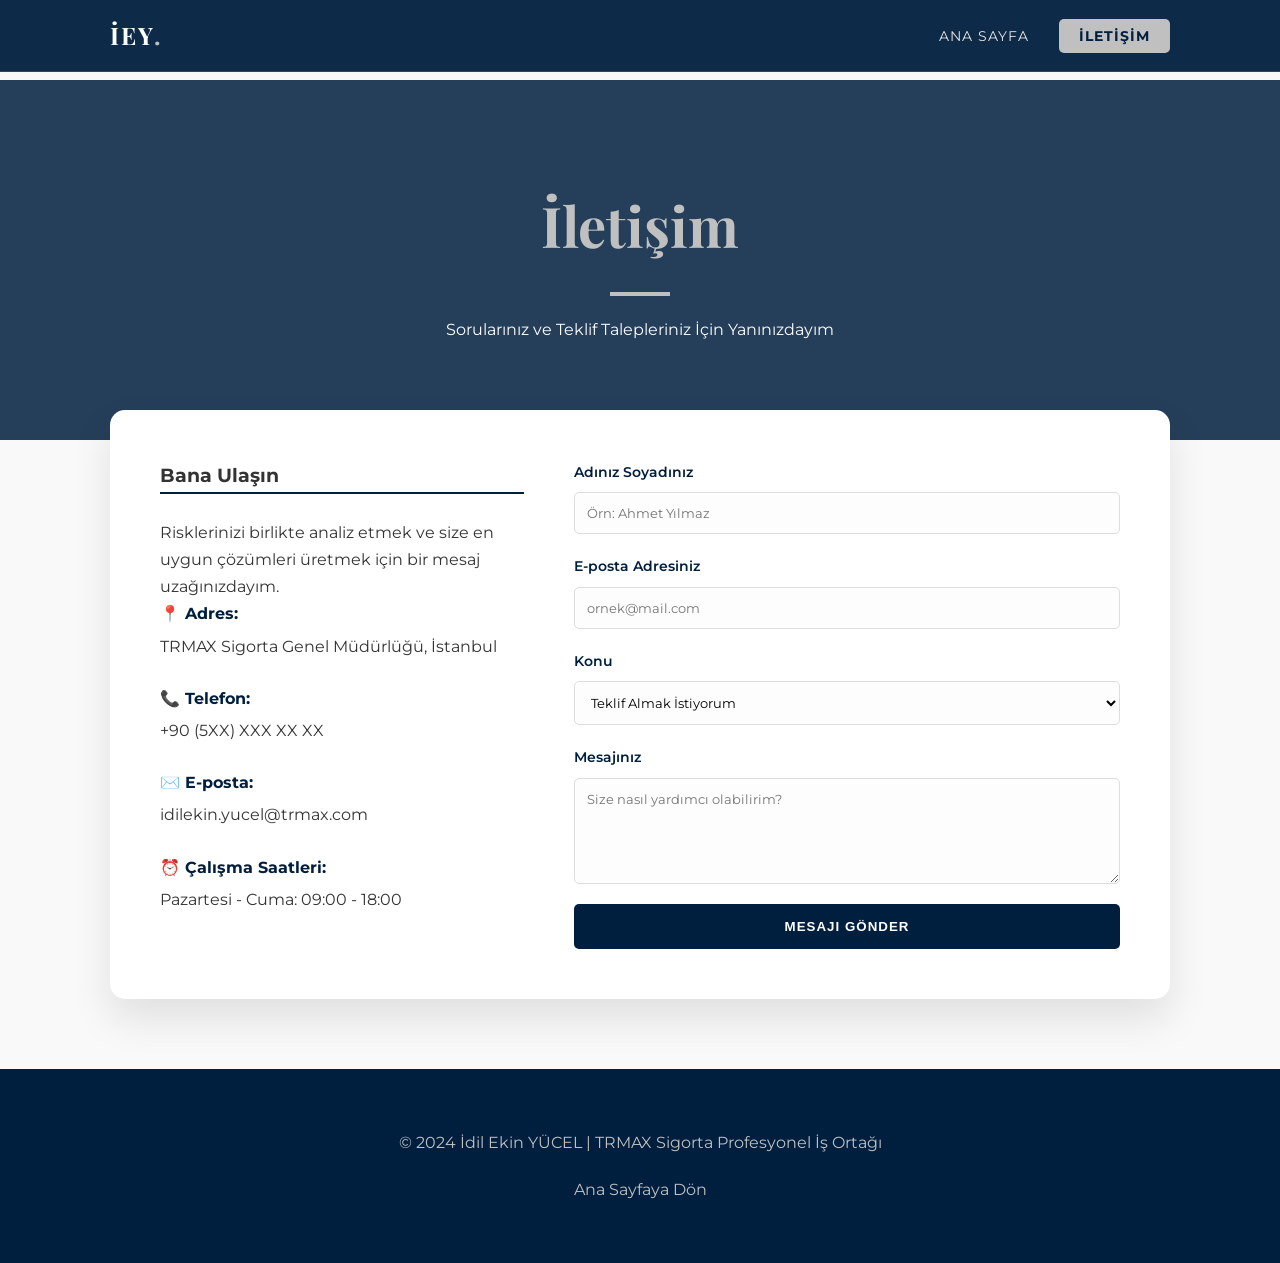
==== iletisim.html @ 64716ee7 "ilk yükleme" ====
<!DOCTYPE html>
<html lang="tr">

<head>
    <meta charset="UTF-8">
    <meta name="viewport" content="width=device-width, initial-scale=1.0">

    <title>İletişim | İdil Ekin Yücel – Sigorta Danışmanı</title>

    <meta name="description"
        content="İdil Ekin Yücel ile sigorta teklifi almak, hasar danışmanlığı ve risk analizi için iletişime geçin.">

    <link rel="stylesheet" href="style.css">
    <link
        href="https://fonts.googleapis.com/css2?family=Montserrat:wght@300;400;700&family=Playfair+Display:wght@700&display=swap"
        rel="stylesheet">
    <meta name="robots" content="index, follow">
    <link rel="canonical" href="https://www.siten.com/">

</head>

<body>
    <nav class="navbar">
        <div class="nav-container">
            <a href="index.html" class="nav-logo">İEY<span>.</span></a>

            <div class="menu-icon" id="menuBtn">
                <div class="bar"></div>
                <div class="bar"></div>
                <div class="bar"></div>
            </div>

            <ul class="nav-links" id="navLinks">
                <li><a href="index.html">Ana Sayfa</a></li>

                <li><a href="iletisim.html" class="nav-btn">İletişim</a></li>
            </ul>
        </div>
    </nav>

    <header class="contact-header">
        <div class="overlay"></div>
        <div class="header-content">
            <h1>İletişim</h1>
            <div class="divider"></div>
            <p>Sorularınız ve Teklif Talepleriniz İçin Yanınızdayım</p>
        </div>
    </header>

    <main>
        <section class="contact-section">
            <div class="contact-container">

                <div class="contact-info">
                    <h3>Bana Ulaşın</h3>
                    <p>Risklerinizi birlikte analiz etmek ve size en uygun çözümleri üretmek için bir mesaj
                        uzağınızdayım.</p>

                    <div class="info-item">
                        <strong>📍 Adres:</strong>
                        <p>TRMAX Sigorta Genel Müdürlüğü, İstanbul</p>
                    </div>

                    <div class="info-item">
                        <strong>📞 Telefon:</strong>
                        <p>+90 (5XX) XXX XX XX</p>
                    </div>

                    <div class="info-item">
                        <strong>✉️ E-posta:</strong>
                        <p>idilekin.yucel@trmax.com</p>
                    </div>

                    <div class="info-item">
                        <strong>⏰ Çalışma Saatleri:</strong>
                        <p>Pazartesi - Cuma: 09:00 - 18:00</p>
                    </div>
                </div>

                <div class="contact-form-container">
                    <form class="contact-form">
                        <div class="form-group">
                            <label>Adınız Soyadınız</label>
                            <input type="text" placeholder="Örn: Ahmet Yılmaz" required>
                        </div>
                        <div class="form-group">
                            <label>E-posta Adresiniz</label>
                            <input type="email" placeholder="ornek@mail.com" required>
                        </div>
                        <div class="form-group">
                            <label>Konu</label>
                            <select>
                                <option>Teklif Almak İstiyorum</option>
                                <option>Hasar Danışmanlığı</option>
                                <option>Poliçe İnceleme</option>
                                <option>Diğer</option>
                            </select>
                        </div>
                        <div class="form-group">
                            <label>Mesajınız</label>
                            <textarea rows="5" placeholder="Size nasıl yardımcı olabilirim?"></textarea>
                        </div>
                        <button type="submit" class="submit-btn">Mesajı Gönder</button>
                    </form>
                </div>

            </div>
        </section>
    </main>

    <footer>
        <div class="mobile-sticky-bar">
            <a href="https://wa.me/905XXXXXXXXX?text=Merhaba%20İdil%20Hanım,%20sigorta%20teklifi%20almak%20istiyorum."
                target="_blank" class="mobile-cta-btn wp-btn">
                <img src="https://cdn-icons-png.flaticon.com/16/733/733585.png" alt="wp"
                    style="width:16px; margin-right:8px;">
                WhatsApp ile Teklif Al
            </a>
        </div>
        <p>&copy; 2024 İdil Ekin YÜCEL | TRMAX Sigorta Profesyonel İş Ortağı</p>
        <div class="contact-links">
            <a href="index.html" style="color: var(--silver); text-decoration: none;">Ana Sayfaya Dön</a>
        </div>
    </footer>
    <script>
        const menuBtn = document.getElementById('menuBtn');
        const navLinks = document.getElementById('navLinks');

        menuBtn.addEventListener('click', () => {
            navLinks.classList.toggle('active');
            menuBtn.classList.toggle('toggle');
        });

        document.querySelectorAll('.nav-links a').forEach(link => {
            link.addEventListener('click', () => {
                navLinks.classList.remove('active');
                menuBtn.classList.remove('toggle');
            });
        });
    </script>

</body>

</html>
---- style.css ----
:root {
    --navy: #001f3f;
    --navy-light: #003366;
    --silver: #C0C0C0;
    --platinum: #E5E4E2;
    --white: #ffffff;
}

* {
    margin: 0;
    padding: 0;
    box-sizing: border-box;
}

body {
    font-family: 'Montserrat', sans-serif;
    background-color: #f9f9f9;
    color: #333;
    line-height: 1.7;
    padding-top: 80px;
}

/* Header & Hero Section */
header {
    height: 60vh;
    background: url('https://images.unsplash.com/photo-1450101499163-c8848c66ca85?auto=format&fit=crop&w=1350&q=80') center/cover no-repeat;
    position: relative;
    display: flex;
    align-items: center;
    justify-content: center;
    color: var(--white);
    text-align: center;
}

.overlay {
    position: absolute;
    top: 0;
    left: 0;
    width: 100%;
    height: 100%;
    background: rgba(0, 31, 63, 0.85);
    /* Koyu mavi filtre */
}

.header-content {
    position: relative;
    z-index: 1;
}

header h1 {
    font-family: 'Playfair Display', serif;
    font-size: 3.5rem;
    margin-bottom: 10px;
    color: var(--silver);
}

.divider {
    width: 60px;
    height: 4px;
    background: var(--silver);
    margin: 20px auto;
}

/* Section Başlıkları */
.section-title {
    text-align: center;
    margin-bottom: 50px;
    position: relative;
}

.section-title h2 {
    font-size: 2rem;
    color: var(--navy);
    z-index: 1;
    position: relative;
}

.section-title span {
    position: absolute;
    top: -20px;
    left: 50%;
    transform: translateX(-50%);
    font-size: 4rem;
    opacity: 0.05;
    font-weight: 800;
    text-transform: uppercase;
}

/* Main Layout */
main {
    max-width: 1100px;
    margin: -50px auto 50px;
    /* Header üzerine hafif taşma */
    padding: 20px;
    position: relative;
}

/* Hakkımda Grid */
.about-section {
    background: var(--white);
    padding: 60px;
    border-radius: 15px;
    box-shadow: 0 20px 40px rgba(0, 0, 0, 0.1);
    margin-bottom: 50px;
}

.about-grid {
    display: grid;
    grid-template-columns: 2fr 1fr;
    gap: 40px;
}

.stat-item {
    border-left: 3px solid var(--navy);
    padding-left: 20px;
    margin-bottom: 20px;
}

.stat-item strong {
    display: block;
    font-size: 2rem;
    color: var(--navy);
}

/* Servis Kartları */
.service-cards {
    display: grid;
    grid-template-columns: repeat(auto-fit, minmax(250px, 1fr));
    gap: 20px;
    margin-top: 30px;
}

.card {
    background: var(--platinum);
    padding: 25px;
    border-radius: 10px;
    border-top: 5px solid var(--navy);
    transition: 0.3s;
}

.card:hover {
    background: var(--silver);
}

/* Blog Alanı */
.blog-grid {
    display: grid;
    grid-template-columns: 1fr 1fr;
    gap: 30px;
}

.blog-card {
    background: var(--white);
    padding: 30px;
    border-radius: 10px;
    box-shadow: 0 5px 15px rgba(0, 0, 0, 0.05);
}

.blog-date {
    font-size: 0.8rem;
    color: gray;
    margin-bottom: 10px;
}

.read-more {
    text-decoration: none;
    color: var(--navy);
    font-weight: bold;
    font-size: 0.9rem;
    display: inline-block;
    margin-top: 15px;
}

/* Footer */
footer {
    background: var(--navy);
    color: var(--silver);
    padding: 60px 20px;
    text-align: center;
}

.contact-links {
    margin-top: 20px;
}

@media (max-width: 768px) {

    .about-grid,
    .blog-grid {
        grid-template-columns: 1fr;
    }

    header h1 {
        font-size: 2.5rem;
    }
}

/* İletişim Sayfası Özel Tasarımı */
.contact-header {
    height: 40vh;
    /* İletişim sayfasında header daha kısa olabilir */
}

.contact-container {
    display: grid;
    grid-template-columns: 1fr 1.5fr;
    gap: 50px;
    background: var(--white);
    padding: 50px;
    border-radius: 15px;
    box-shadow: 0 20px 40px rgba(0, 0, 0, 0.1);
}

.contact-info h3 {
    margin-bottom: 25px;
    border-bottom: 2px solid var(--navy);
}

.info-item {
    margin-bottom: 25px;
}

.info-item strong {
    color: var(--navy);
    display: block;
    margin-bottom: 5px;
}

/* Form Tasarımı */
.contact-form {
    display: flex;
    flex-direction: column;
    gap: 20px;
}

.form-group {
    display: flex;
    flex-direction: column;
    gap: 8px;
}

.form-group label {
    font-size: 0.9rem;
    font-weight: 600;
    color: var(--navy);
}

.form-group input,
.form-group select,
.form-group textarea {
    padding: 12px;
    border: 1px solid #ddd;
    border-radius: 5px;
    font-family: 'Montserrat', sans-serif;
    background: #fdfdfd;
}

.form-group input:focus {
    outline: none;
    border-color: var(--navy);
    box-shadow: 0 0 5px rgba(0, 31, 63, 0.2);
}

.submit-btn {
    background: var(--navy);
    color: var(--white);
    padding: 15px;
    border: none;
    border-radius: 5px;
    font-weight: bold;
    cursor: pointer;
    transition: 0.3s;
    text-transform: uppercase;
    letter-spacing: 1px;
}

.submit-btn:hover {
    background: var(--navy-light);
    transform: translateY(-2px);
}

/* Mobil Uyumluluk */
@media (max-width: 768px) {
    .contact-container {
        grid-template-columns: 1fr;
        padding: 30px;
    }
}

/* Masaüstü CTA Buton Stili (Header için) */
.main-cta-btn {
    display: inline-block;
    margin-top: 25px;
    padding: 15px 35px;
    background-color: var(--silver);
    /* Gümüş tonu */
    color: var(--navy);
    text-decoration: none;
    font-weight: 700;
    border-radius: 50px;
    transition: all 0.3s ease;
    text-transform: uppercase;
    letter-spacing: 1px;
    box-shadow: 0 4px 15px rgba(0, 0, 0, 0.3);
}

.main-cta-btn:hover {
    background-color: var(--white);
    transform: scale(1.05);
    box-shadow: 0 6px 20px rgba(0, 0, 0, 0.4);
}

/* Mobil Sabit Buton Barı (Varsayılan olarak gizli) */
.mobile-sticky-bar {
    display: none;
    /* Masaüstünde görünmez */
    position: fixed;
    bottom: 0;
    left: 0;
    width: 100%;
    background: var(--white);
    padding: 12px 20px;
    box-shadow: 0 -5px 20px rgba(0, 0, 0, 0.1);
    z-index: 9999;
}

.mobile-cta-btn {
    display: block;
    background: var(--navy);
    color: var(--white);
    text-align: center;
    padding: 15px;
    border-radius: 10px;
    text-decoration: none;
    font-weight: 700;
    font-size: 1rem;
}

/* --- MEDYA SORGULARI (Buton Davranışı) --- */

@media (max-width: 768px) {

    /* Mobilde alttaki sabit butonu göster */
    .mobile-sticky-bar {
        display: block;
    }

    /* Mobilde sayfa içeriğinin butonun altında kalmaması için footer'a boşluk ekle */
    footer {
        padding-bottom: 80px;
    }

    /* Header'daki butonu mobilde istersen biraz küçültebilirsin */
    .main-cta-btn {
        padding: 12px 25px;
        font-size: 0.9rem;
    }
}

/* Navigasyon Barı Stili */
.navbar {
    position: fixed;
    top: 0;
    left: 0;
    width: 100%;
    background: rgba(0, 31, 63, 0.95);
    /* Koyu mavi, hafif transparan */
    backdrop-filter: blur(10px);
    /* Modern cam efekti */
    z-index: 10000;
    border-bottom: 1px solid rgba(192, 192, 192, 0.2);
    padding: 15px 0;
}

.nav-container {
    max-width: 1100px;
    margin: 0 auto;
    display: flex;
    justify-content: space-between;
    align-items: center;
    padding: 0 20px;
}

.nav-logo {
    color: var(--white);
    font-family: 'Playfair Display', serif;
    font-size: 1.5rem;
    font-weight: bold;
    text-decoration: none;
    letter-spacing: 2px;
}

.nav-logo span {
    color: var(--silver);
}

.nav-links {
    list-style: none;
    display: flex;
    align-items: center;
    gap: 30px;
}

.nav-links a {
    text-decoration: none;
    color: var(--platinum);
    font-size: 0.9rem;
    font-weight: 400;
    transition: 0.3s;
    text-transform: uppercase;
    letter-spacing: 1px;
}

.nav-links a:hover {
    color: var(--silver);
}

/* Menüdeki İletişim Butonu */
.nav-links .nav-btn {
    background: var(--silver);
    color: var(--navy);
    padding: 8px 20px;
    border-radius: 5px;
    font-weight: 700;
}

.nav-links .nav-btn:hover {
    background: var(--white);
    transform: translateY(-2px);
}

/* Header'ı menünün altında kalmaması için yukarıdan boşluk verelim */
header {
    margin-top: 0;
    /* Mevcut header zaten tam ekran veya yüksek, menü üzerine biner */
}

/* Mobil Menü Ayarı */
@media (max-width: 768px) {
    .nav-links {
        gap: 15px;
    }

    .nav-logo {
        font-size: 1.2rem;
    }

    .nav-links a {
        font-size: 0.75rem;
    }
}

/* WhatsApp Özel Rengi ve Stili */
.wp-btn {
    background-color: #25D366 !important;
    /* WhatsApp Yeşili */
    color: white !important;
    display: flex;
    align-items: center;
    justify-content: center;
    border: none;
}

.wp-btn:hover {
    background-color: #128C7E !important;
    /* Koyu WhatsApp Yeşili */
    transform: translateY(-2px);
}

/* Header'daki ana butonun üzerine gelince yeşile dönmesini istersen: */
.main-cta-btn:hover {
    background-color: #25D366;
    color: white;
    border-color: #25D366;
}

/* FAQ Bölümü Stilleri */
.faq-section {
    max-width: 900px;
    margin: 60px auto;
    padding: 20px;
}

.faq-container {
    background: var(--white);
    border-radius: 15px;
    box-shadow: 0 10px 30px rgba(0, 0, 0, 0.05);
    overflow: hidden;
}

.faq-item {
    border-bottom: 1px solid var(--platinum);
}

.faq-item:last-child {
    border-bottom: none;
}

/* Soru Başlığı (Summary) */
summary {
    padding: 20px 25px;
    font-weight: 600;
    color: var(--navy);
    cursor: pointer;
    list-style: none;
    /* Standart oku gizle */
    position: relative;
    transition: background 0.3s;
}

summary:hover {
    background-color: #f8f9fa;
}

/* Kendi ok işaretimizi ekleyelim */
summary::after {
    content: '+';
    position: absolute;
    right: 25px;
    font-size: 1.5rem;
    font-weight: 300;
    transition: transform 0.3s;
}

/* Açıldığında okun dönmesi */
details[open] summary::after {
    transform: rotate(45deg);
    color: var(--silver);
}

/* Cevap İçeriği (Content) */
.faq-content {
    padding: 0 25px 20px 25px;
    color: #555;
    font-size: 0.95rem;
    line-height: 1.6;
    animation: slideDown 0.4s ease-out;
}

/* Açılma Animasyonu */
@keyframes slideDown {
    from {
        opacity: 0;
        transform: translateY(-10px);
    }

    to {
        opacity: 1;
        transform: translateY(0);
    }
}

/* --- MOBİL NAVBAR --- */

.menu-icon {
    display: none;
    flex-direction: column;
    gap: 5px;
    cursor: pointer;
}

.menu-icon .bar {
    width: 25px;
    height: 3px;
    background: var(--silver);
    transition: 0.3s;
}

/* Mobilde menü */
@media (max-width: 768px) {

    .menu-icon {
        display: flex;
    }

    .nav-links {
        position: absolute;
        top: 70px;
        left: 0;
        width: 100%;
        background: rgba(0, 31, 63, 0.98);
        flex-direction: column;
        align-items: center;
        gap: 25px;
        padding: 30px 0;
        display: none;
    }

    .nav-links.active {
        display: flex;
    }
}

/* Hamburger -> X animasyonu */
.menu-icon.toggle .bar:nth-child(1) {
    transform: rotate(45deg) translate(5px, 5px);
}

.menu-icon.toggle .bar:nth-child(2) {
    opacity: 0;
}

.menu-icon.toggle .bar:nth-child(3) {
    transform: rotate(-45deg) translate(6px, -6px);
}

@media (max-width: 768px) {
    main {
        margin-bottom: 100px;
    }
}

#logo {
    position: absolute;
    width: 150px;
    height: auto;
    top: -50px;
    left: 20px;
}
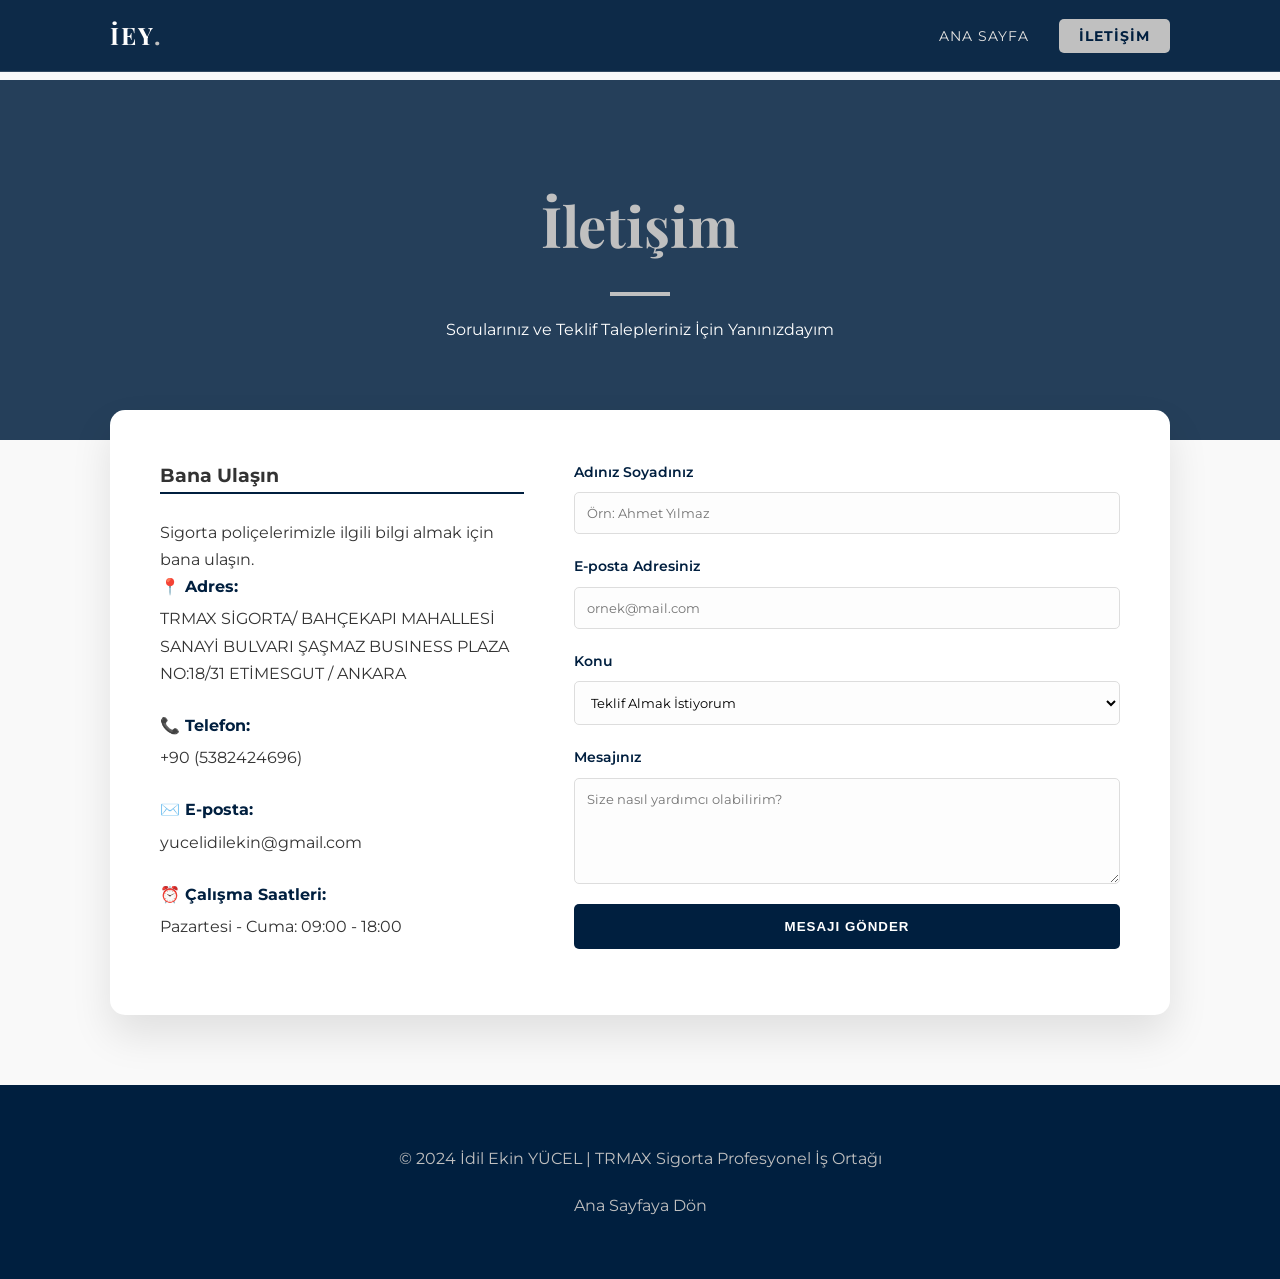
==== commit aa8b0f9d: "Update contact information in iletisim.html" ====
--- a/iletisim.html
+++ b/iletisim.html
@@ -53,22 +53,22 @@
 
                 <div class="contact-info">
                     <h3>Bana Ulaşın</h3>
-                    <p>Risklerinizi birlikte analiz etmek ve size en uygun çözümleri üretmek için bir mesaj
-                        uzağınızdayım.</p>
+                    <p>Sigorta poliçelerimizle ilgili bilgi almak için bana ulaşın.</p>
 
                     <div class="info-item">
                         <strong>📍 Adres:</strong>
-                        <p>TRMAX Sigorta Genel Müdürlüğü, İstanbul</p>
+                        <p>TRMAX SİGORTA/ BAHÇEKAPI MAHALLESİ SANAYİ BULVARI ŞAŞMAZ BUSINESS PLAZA
+                            NO:18/31 ETİMESGUT / ANKARA</p>
                     </div>
 
                     <div class="info-item">
                         <strong>📞 Telefon:</strong>
-                        <p>+90 (5XX) XXX XX XX</p>
+                        <p>+90 (5382424696)</p>
                     </div>
 
                     <div class="info-item">
                         <strong>✉️ E-posta:</strong>
-                        <p>idilekin.yucel@trmax.com</p>
+                        <p>yucelidilekin@gmail.com</p>
                     </div>
 
                     <div class="info-item">
@@ -141,4 +141,4 @@
 
 </body>
 
-</html>+</html>
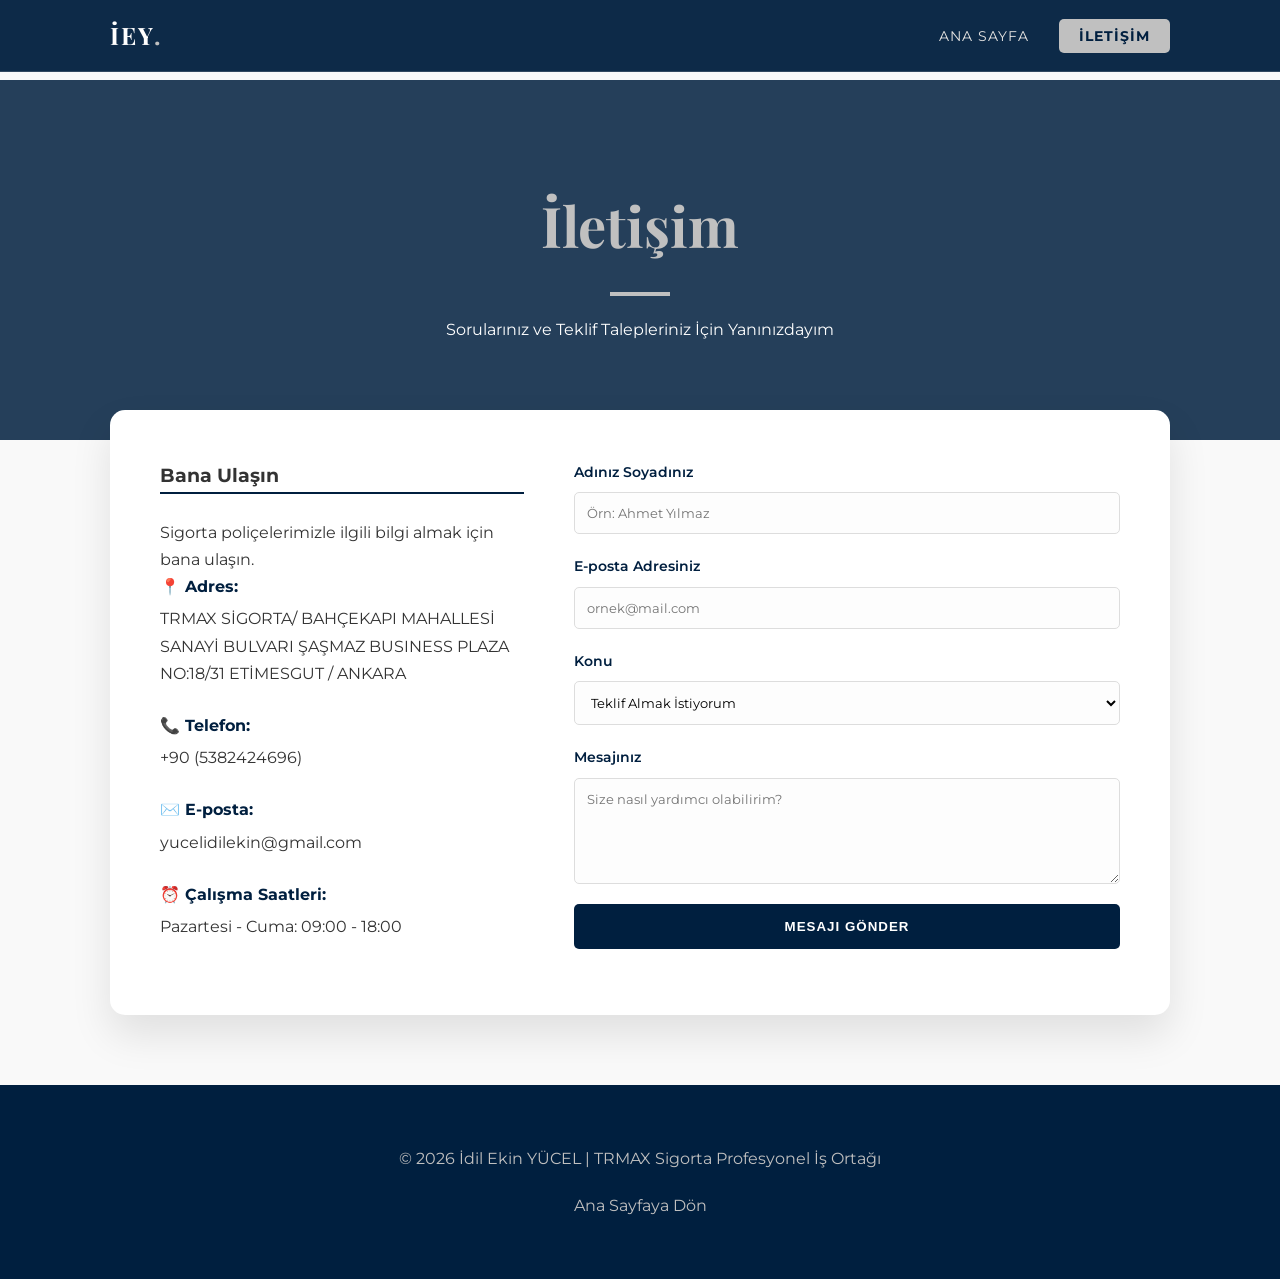
==== commit 324e4010: "Update copyright year from 2024 to 2026" ====
--- a/iletisim.html
+++ b/iletisim.html
@@ -117,7 +117,7 @@
                 WhatsApp ile Teklif Al
             </a>
         </div>
-        <p>&copy; 2024 İdil Ekin YÜCEL | TRMAX Sigorta Profesyonel İş Ortağı</p>
+        <p>&copy; 2026 İdil Ekin YÜCEL | TRMAX Sigorta Profesyonel İş Ortağı</p>
         <div class="contact-links">
             <a href="index.html" style="color: var(--silver); text-decoration: none;">Ana Sayfaya Dön</a>
         </div>
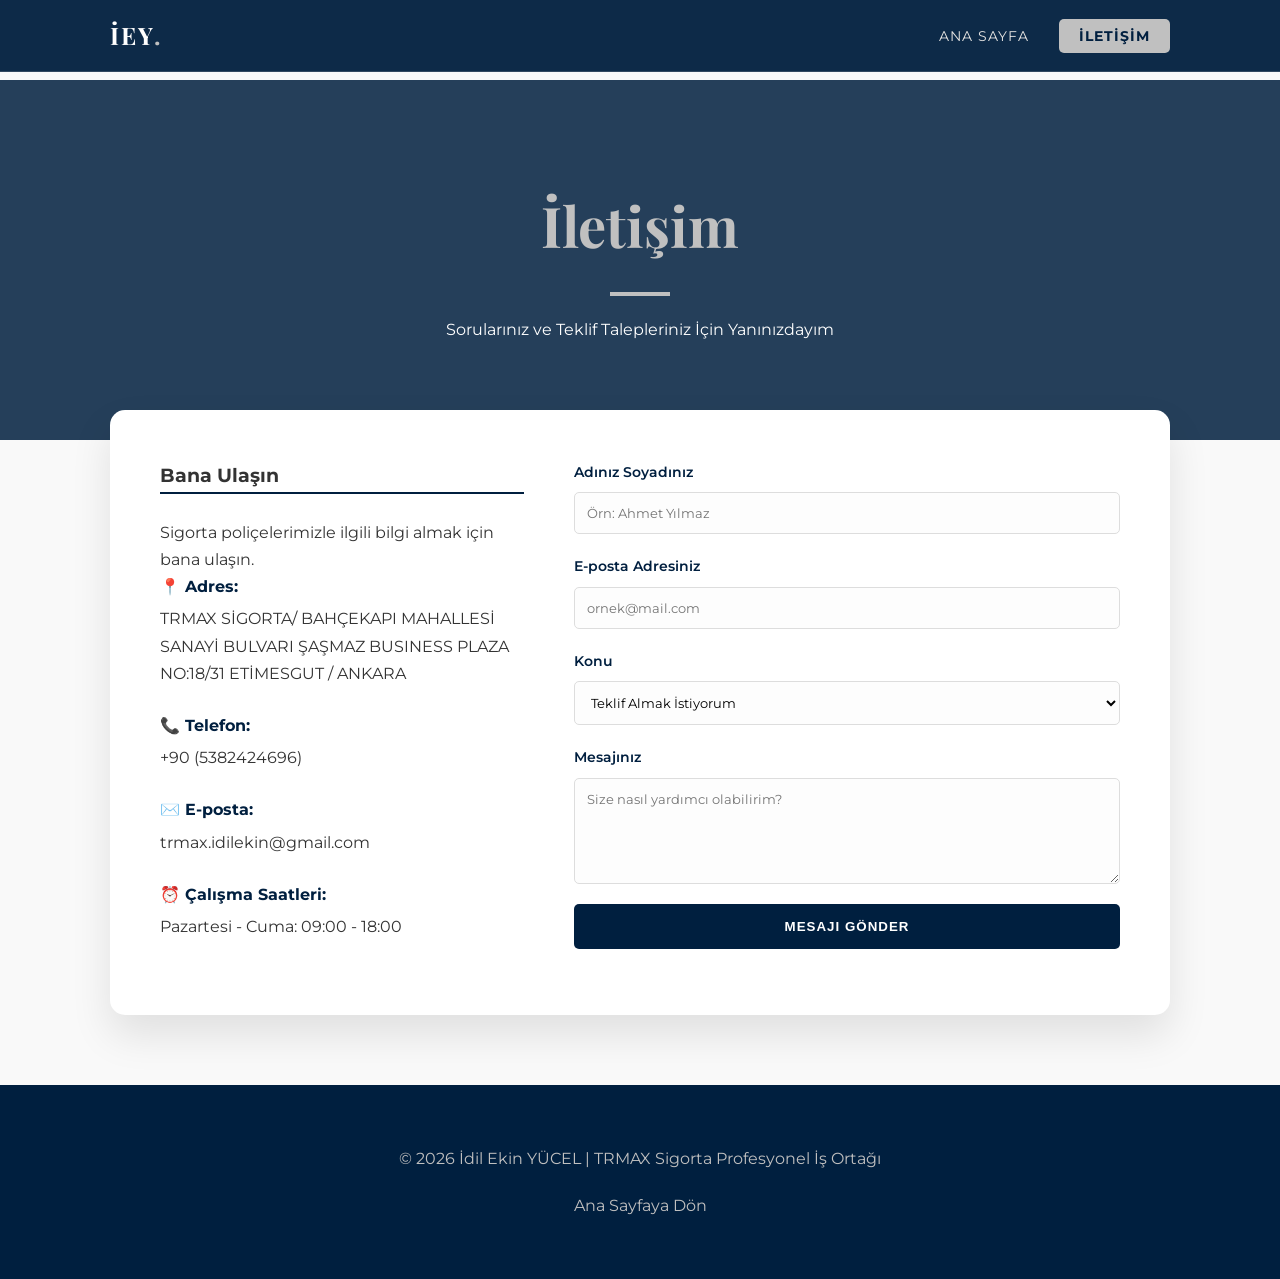
==== commit c46f9cdc: "Update email address in iletisim.html" ====
--- a/iletisim.html
+++ b/iletisim.html
@@ -68,7 +68,7 @@
 
                     <div class="info-item">
                         <strong>✉️ E-posta:</strong>
-                        <p>yucelidilekin@gmail.com</p>
+                        <p>trmax.idilekin@gmail.com</p>
                     </div>
 
                     <div class="info-item">
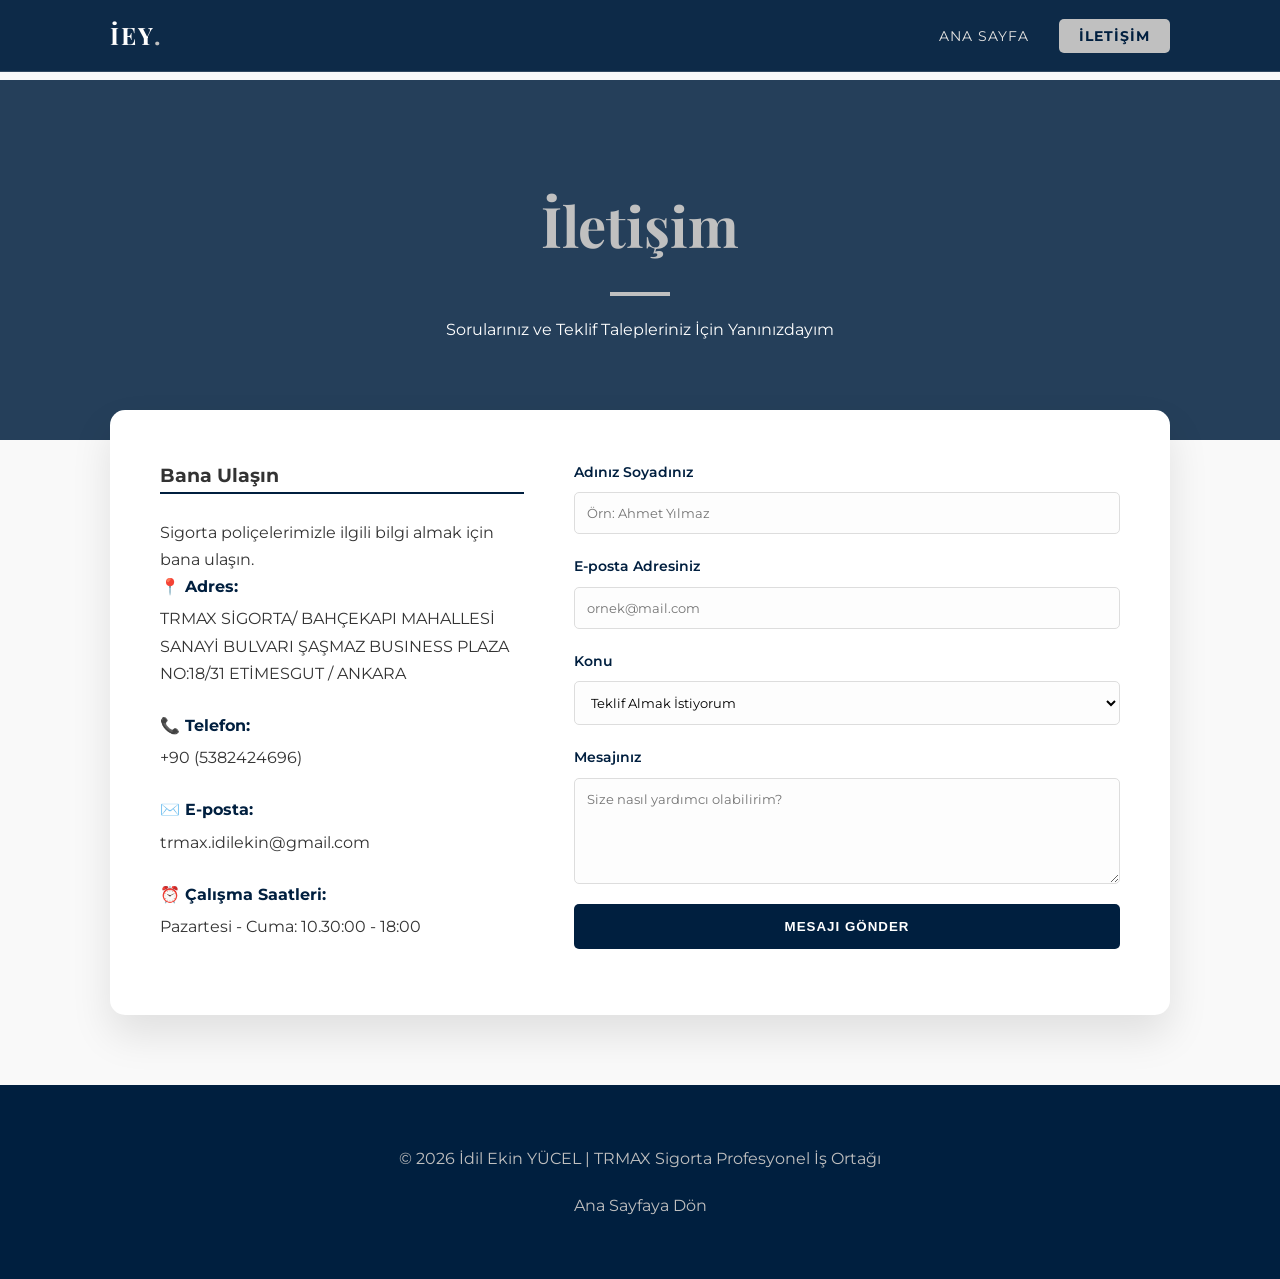
==== commit 32bdcb1f: "Update working hours in iletisim.html" ====
--- a/iletisim.html
+++ b/iletisim.html
@@ -73,7 +73,7 @@
 
                     <div class="info-item">
                         <strong>⏰ Çalışma Saatleri:</strong>
-                        <p>Pazartesi - Cuma: 09:00 - 18:00</p>
+                        <p>Pazartesi - Cuma: 10.30:00 - 18:00</p>
                     </div>
                 </div>
 
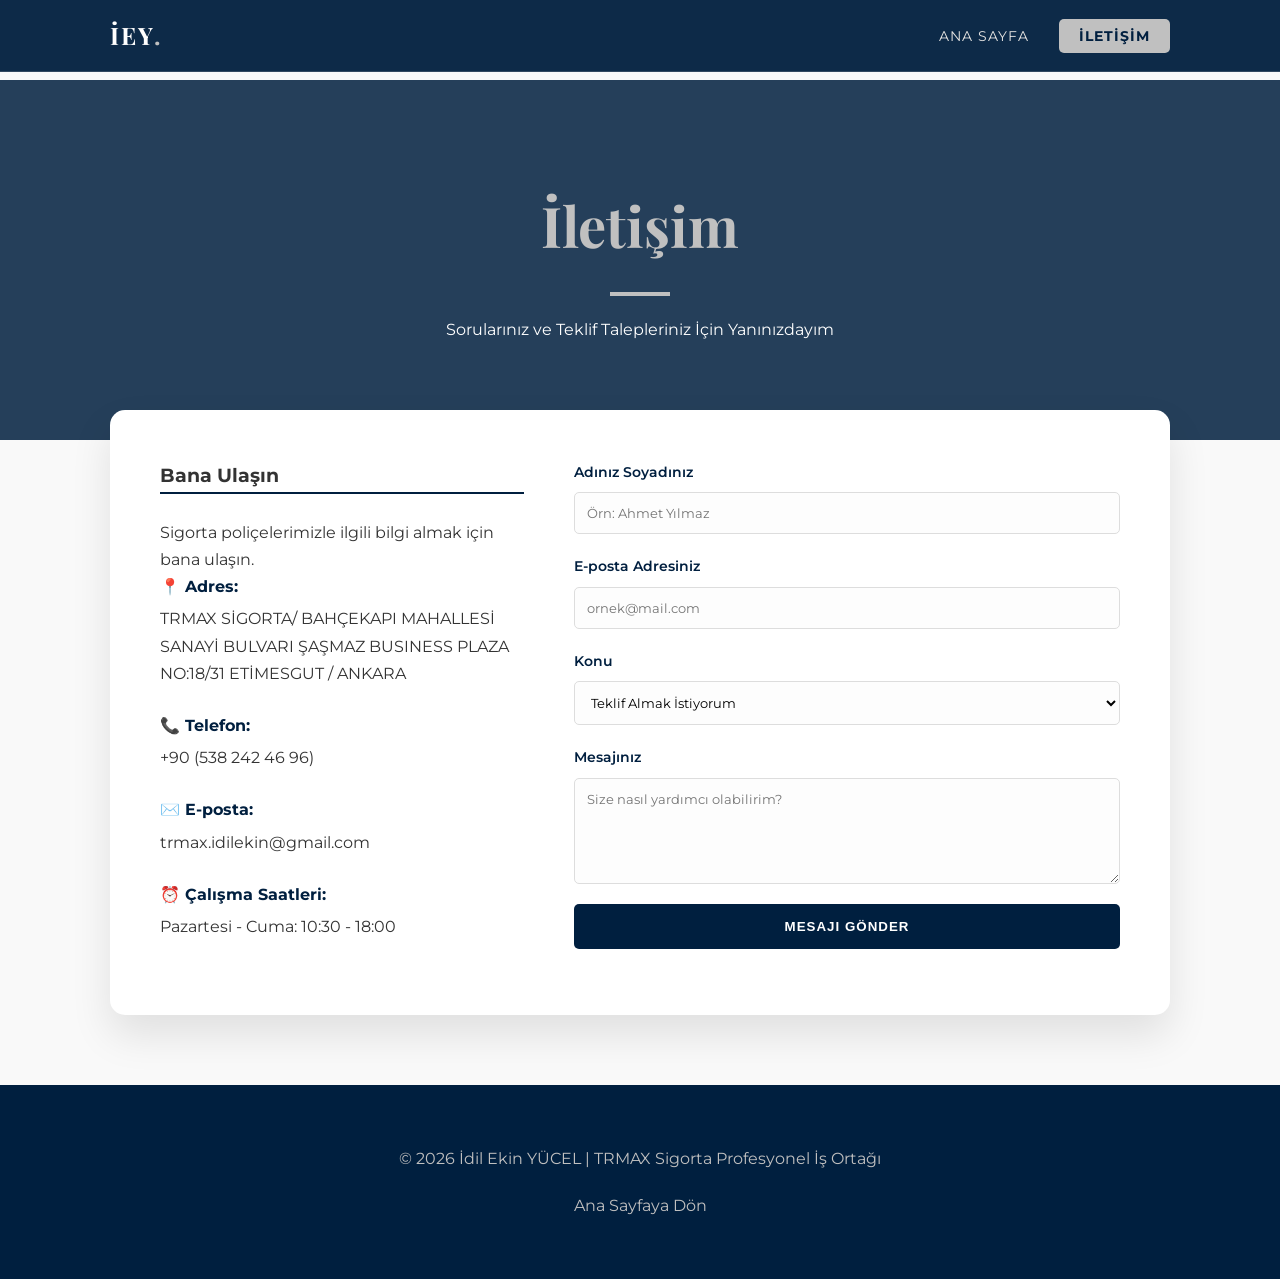
==== commit 4e82bdfd: "Refactor contact information and form fields" ====
--- a/iletisim.html
+++ b/iletisim.html
@@ -4,35 +4,27 @@
 <head>
     <meta charset="UTF-8">
     <meta name="viewport" content="width=device-width, initial-scale=1.0">
-
     <title>İletişim | İdil Ekin Yücel – Sigorta Danışmanı</title>
-
     <meta name="description"
         content="İdil Ekin Yücel ile sigorta teklifi almak, hasar danışmanlığı ve risk analizi için iletişime geçin.">
-
     <link rel="stylesheet" href="style.css">
     <link
         href="https://fonts.googleapis.com/css2?family=Montserrat:wght@300;400;700&family=Playfair+Display:wght@700&display=swap"
         rel="stylesheet">
     <meta name="robots" content="index, follow">
-    <link rel="canonical" href="https://www.siten.com/">
-
 </head>
 
 <body>
     <nav class="navbar">
         <div class="nav-container">
             <a href="index.html" class="nav-logo">İEY<span>.</span></a>
-
             <div class="menu-icon" id="menuBtn">
                 <div class="bar"></div>
                 <div class="bar"></div>
                 <div class="bar"></div>
             </div>
-
             <ul class="nav-links" id="navLinks">
                 <li><a href="index.html">Ana Sayfa</a></li>
-
                 <li><a href="iletisim.html" class="nav-btn">İletişim</a></li>
             </ul>
         </div>
@@ -54,51 +46,48 @@
                 <div class="contact-info">
                     <h3>Bana Ulaşın</h3>
                     <p>Sigorta poliçelerimizle ilgili bilgi almak için bana ulaşın.</p>
-
                     <div class="info-item">
                         <strong>📍 Adres:</strong>
-                        <p>TRMAX SİGORTA/ BAHÇEKAPI MAHALLESİ SANAYİ BULVARI ŞAŞMAZ BUSINESS PLAZA
-                            NO:18/31 ETİMESGUT / ANKARA</p>
+                        <p>TRMAX SİGORTA/ BAHÇEKAPI MAHALLESİ SANAYİ BULVARI ŞAŞMAZ BUSINESS PLAZA NO:18/31 ETİMESGUT /
+                            ANKARA</p>
                     </div>
-
                     <div class="info-item">
                         <strong>📞 Telefon:</strong>
-                        <p>+90 (5382424696)</p>
+                        <p>+90 (538 242 46 96)</p>
                     </div>
-
                     <div class="info-item">
                         <strong>✉️ E-posta:</strong>
                         <p>trmax.idilekin@gmail.com</p>
                     </div>
-
                     <div class="info-item">
                         <strong>⏰ Çalışma Saatleri:</strong>
-                        <p>Pazartesi - Cuma: 10.30:00 - 18:00</p>
+                        <p>Pazartesi - Cuma: 10:30 - 18:00</p>
                     </div>
                 </div>
 
                 <div class="contact-form-container">
-                    <form class="contact-form">
+                    <form class="contact-form" action="https://formspree.io/f/mjgegkbb" method="POST">
                         <div class="form-group">
                             <label>Adınız Soyadınız</label>
-                            <input type="text" placeholder="Örn: Ahmet Yılmaz" required>
+                            <input type="text" name="Müşteri Ad Soyad" placeholder="Örn: Ahmet Yılmaz" required>
                         </div>
                         <div class="form-group">
                             <label>E-posta Adresiniz</label>
-                            <input type="email" placeholder="ornek@mail.com" required>
+                            <input type="email" name="Müşteri Email" placeholder="ornek@mail.com" required>
                         </div>
                         <div class="form-group">
                             <label>Konu</label>
-                            <select>
-                                <option>Teklif Almak İstiyorum</option>
-                                <option>Hasar Danışmanlığı</option>
-                                <option>Poliçe İnceleme</option>
-                                <option>Diğer</option>
+                            <select name="Konu">
+                                <option value="Teklif Talebi">Teklif Almak İstiyorum</option>
+                                <option value="Hasar Danışmanlığı">Hasar Danışmanlığı</option>
+                                <option value="Poliçe İnceleme">Poliçe İnceleme</option>
+                                <option value="Diğer">Diğer</option>
                             </select>
                         </div>
                         <div class="form-group">
                             <label>Mesajınız</label>
-                            <textarea rows="5" placeholder="Size nasıl yardımcı olabilirim?"></textarea>
+                            <textarea name="Mesaj" rows="5" placeholder="Size nasıl yardımcı olabilirim?"
+                                required></textarea>
                         </div>
                         <button type="submit" class="submit-btn">Mesajı Gönder</button>
                     </form>
@@ -110,7 +99,7 @@
 
     <footer>
         <div class="mobile-sticky-bar">
-            <a href="https://wa.me/905XXXXXXXXX?text=Merhaba%20İdil%20Hanım,%20sigorta%20teklifi%20almak%20istiyorum."
+            <a href="https://wa.me/905382424696?text=Merhaba%20İdil%20Hanım,%20sigorta%20teklifi%20almak%20istiyorum."
                 target="_blank" class="mobile-cta-btn wp-btn">
                 <img src="https://cdn-icons-png.flaticon.com/16/733/733585.png" alt="wp"
                     style="width:16px; margin-right:8px;">
@@ -119,9 +108,10 @@
         </div>
         <p>&copy; 2026 İdil Ekin YÜCEL | TRMAX Sigorta Profesyonel İş Ortağı</p>
         <div class="contact-links">
-            <a href="index.html" style="color: var(--silver); text-decoration: none;">Ana Sayfaya Dön</a>
+            <a href="index.html" style="color: silver; text-decoration: none;">Ana Sayfaya Dön</a>
         </div>
     </footer>
+
     <script>
         const menuBtn = document.getElementById('menuBtn');
         const navLinks = document.getElementById('navLinks');
@@ -138,7 +128,6 @@
             });
         });
     </script>
-
 </body>
 
 </html>
